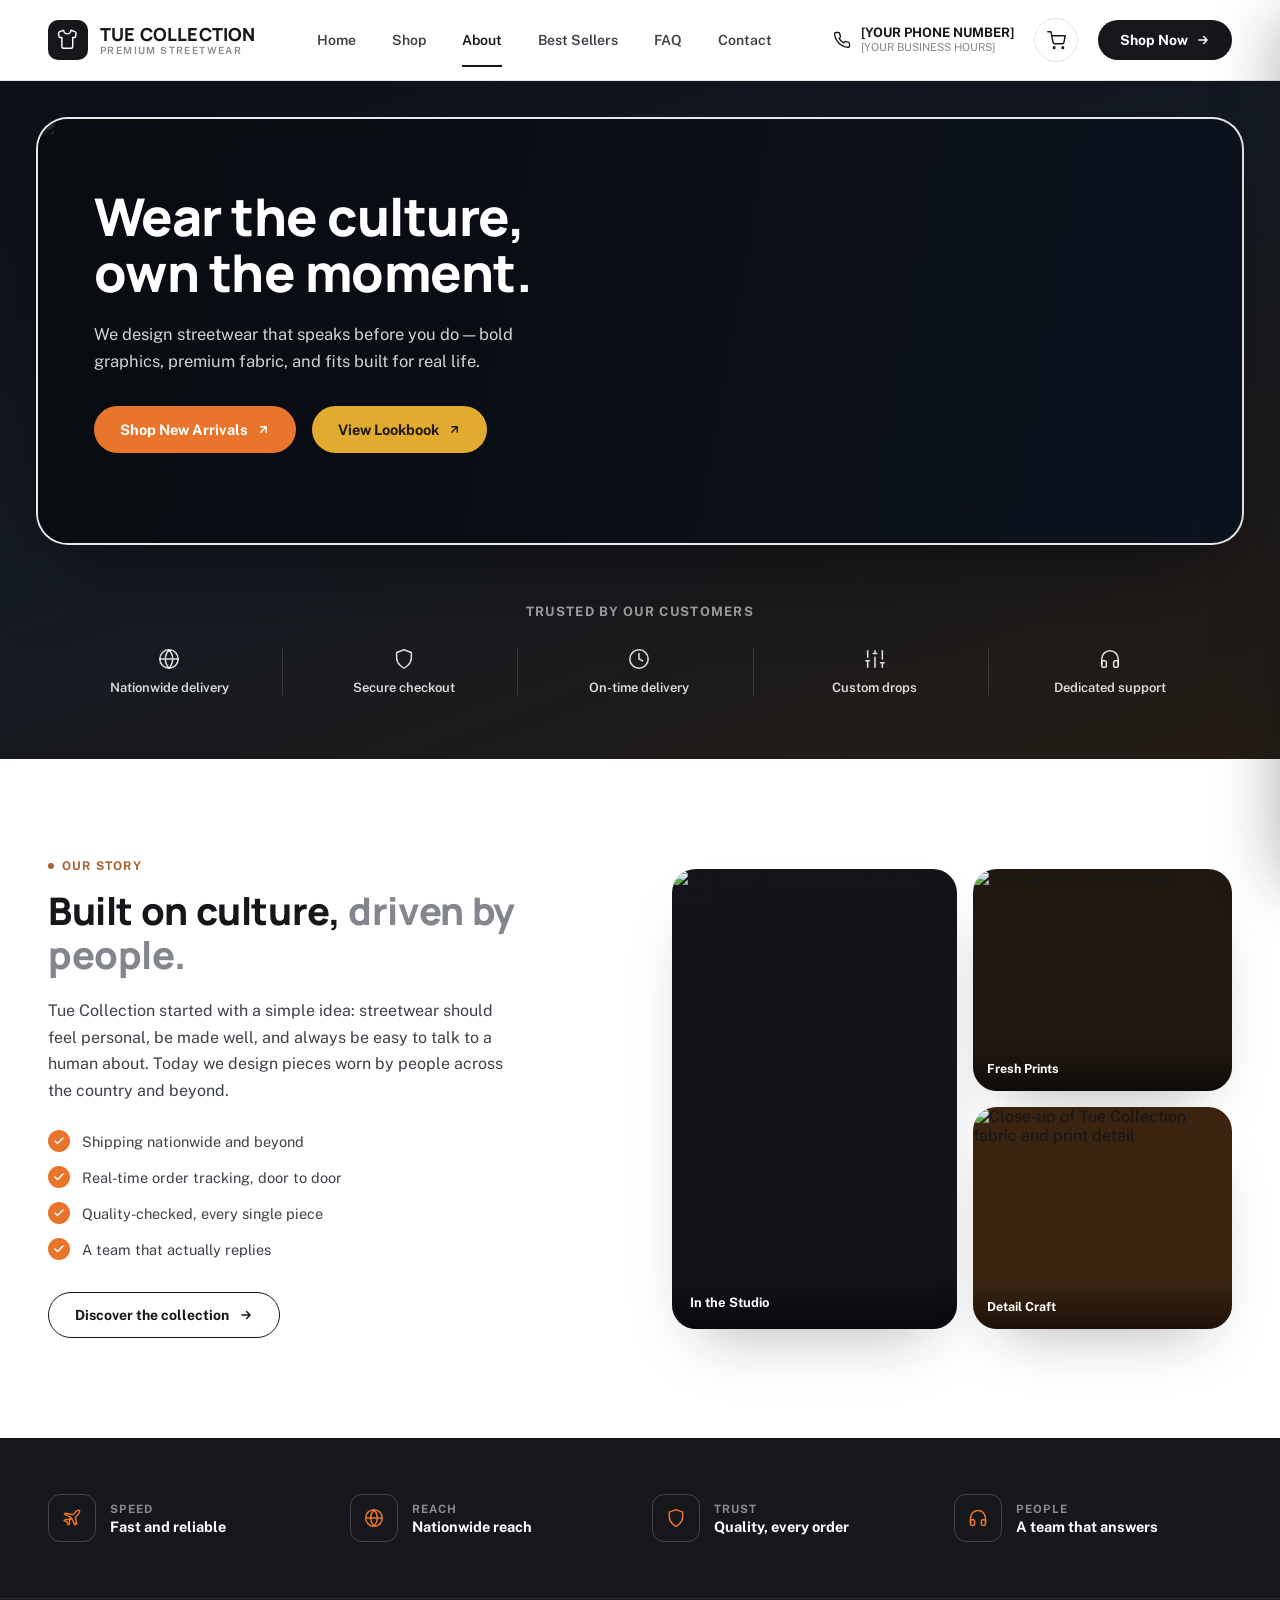
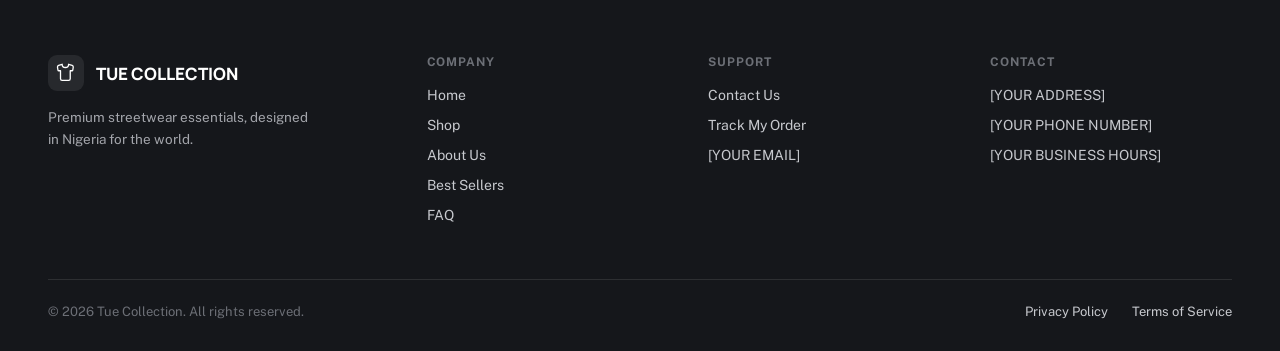
==== about.html @ 18dba14e "Add files via upload" ====
<!doctype html>
<html lang="en">
<head>
<meta charset="utf-8">
<meta name="viewport" content="width=device-width, initial-scale=1">
<title>About Us — Tue Collection</title>
<link rel="stylesheet" href="https://fonts.googleapis.com/css2?family=Manrope:wght@500;700;800&family=Public+Sans:wght@400;500;600;700&display=swap">
<link rel="stylesheet" href="styles.css">
</head>
<body>

  <!-- ============ HEADER ============ -->
  <header style="position:sticky;top:0;z-index:20;background:rgba(255,255,255,0.92);backdrop-filter:blur(8px);border-bottom:1px solid var(--line);">
    <div style="max-width:1280px;margin:0 auto;padding:18px 48px;display:flex;align-items:center;justify-content:space-between;gap:24px;">
      <a href="index.html" style="display:flex;align-items:center;gap:12px;">
        <svg width="40" height="40" viewBox="0 0 40 40" fill="none">
          <rect width="40" height="40" rx="10" fill="#15171b"/>
          <path transform="translate(8.5,8.5) scale(0.9)" d="M20.38 3.46 16 2a4 4 0 0 1-8 0L3.62 3.46a2 2 0 0 0-1.34 2.23l.58 3.47a1 1 0 0 0 .99.84H6v10a2 2 0 0 0 2 2h8a2 2 0 0 0 2-2V10h2.15a1 1 0 0 0 .99-.84l.58-3.47a2 2 0 0 0-1.34-2.23z" fill="none" stroke="#ffffff" stroke-width="1.6" stroke-linejoin="round" stroke-linecap="round"/>
        </svg>
        <div style="display:flex;flex-direction:column;line-height:1.15;">
          <span style="font-family:'Manrope',sans-serif;font-weight:800;font-size:18px;letter-spacing:0.01em;">TUE COLLECTION</span>
          <span style="font-size:10px;letter-spacing:0.14em;color:var(--muted);font-weight:600;">PREMIUM STREETWEAR</span>
        </div>
      </a>
      <nav class="nav-center" style="display:flex;align-items:center;gap:36px;">
        <a href="index.html" class="nav-link">Home</a>
        <a href="services.html" class="nav-link">Shop</a>
        <a href="about.html" class="nav-link active">About</a>
        <a href="services.html#rates" class="nav-link">Best Sellers</a>
        <a href="#" class="nav-link">FAQ</a>
        <a href="contact.html" class="nav-link">Contact</a>
      </nav>
      <div style="display:flex;align-items:center;gap:20px;">
        <div class="nav-contact" style="display:flex;align-items:center;gap:10px;">
          <svg width="18" height="18" viewBox="0 0 24 24" fill="none" stroke="#15171b" stroke-width="1.8" stroke-linecap="round" stroke-linejoin="round"><path d="M22 16.92v3a2 2 0 0 1-2.18 2 19.79 19.79 0 0 1-8.63-3.07 19.5 19.5 0 0 1-6-6 19.79 19.79 0 0 1-3.07-8.67A2 2 0 0 1 4.11 2h3a2 2 0 0 1 2 1.72c.127.96.362 1.903.7 2.81a2 2 0 0 1-.45 2.11L8.09 9.91a16 16 0 0 0 6 6l1.27-1.27a2 2 0 0 1 2.11-.45c.907.338 1.85.573 2.81.7A2 2 0 0 1 22 16.92z"/></svg>
          <div style="display:flex;flex-direction:column;line-height:1.25;">
            <span style="font-size:13px;font-weight:700;">[YOUR PHONE NUMBER]</span>
            <span style="font-size:11px;color:var(--muted);">[YOUR BUSINESS HOURS]</span>
          </div>
        </div>
        <button type="button" id="cartToggleBtn" aria-label="Open cart" style="position:relative;flex:none;width:44px;height:44px;border-radius:999px;border:1.5px solid var(--line);background:var(--paper);display:flex;align-items:center;justify-content:center;cursor:pointer;">
          <svg width="19" height="19" viewBox="0 0 24 24" fill="none" stroke="#15171b" stroke-width="1.8" stroke-linecap="round" stroke-linejoin="round"><circle cx="9" cy="21" r="1"/><circle cx="20" cy="21" r="1"/><path d="M1 1h4l2.68 13.39a2 2 0 0 0 2 1.61h9.72a2 2 0 0 0 2-1.61L23 6H6"/></svg>
          <span id="cartCountBadge" style="display:none;position:absolute;top:-4px;right:-4px;min-width:18px;height:18px;padding:0 4px;border-radius:999px;background:var(--accent);color:#fff;font-size:10.5px;font-weight:800;align-items:center;justify-content:center;line-height:1;">0</span>
        </button>
        <a href="contact.html" class="btn-primary nav-cta" style="padding:12px 22px;border-radius:999px;font-size:14px;font-weight:700;display:inline-flex;align-items:center;gap:8px;white-space:nowrap;">
          Shop Now
          <svg width="14" height="14" viewBox="0 0 24 24" fill="none" stroke="#fff" stroke-width="2.4" stroke-linecap="round" stroke-linejoin="round"><path d="M5 12h14M13 6l6 6-6 6"/></svg>
        </a>
        <button type="button" class="nav-toggle" id="navToggle" aria-label="Toggle menu" aria-expanded="false" aria-controls="mobileMenu">
          <span></span>
        </button>
      </div>
    </div>
    <nav id="mobileMenu" class="mobile-menu">
      <a href="index.html" class="nav-link">Home</a>
      <a href="services.html" class="nav-link">Shop</a>
      <a href="about.html" class="nav-link active">About</a>
      <a href="services.html#rates" class="nav-link">Best Sellers</a>
      <a href="#" class="nav-link">FAQ</a>
      <a href="contact.html" class="nav-link">Contact</a>
      <a href="contact.html" class="btn-primary mobile-cta" style="padding:13px 22px;border-radius:999px;font-size:14px;font-weight:700;display:inline-flex;align-items:center;justify-content:center;gap:8px;">
        Shop Now
        <svg width="14" height="14" viewBox="0 0 24 24" fill="none" stroke="#fff" stroke-width="2.4" stroke-linecap="round" stroke-linejoin="round"><path d="M5 12h14M13 6l6 6-6 6"/></svg>
      </a>
    </nav>
  </header>

  <!-- ============ HERO (live photo) ============ -->
  <div class="about-hero-wrap" style="background:linear-gradient(160deg,#0c1018 0%,#141a24 45%,#241c14 100%);padding:36px 36px 0;">
    <div style="max-width:1360px;margin:0 auto;">

      <!-- CARD -->
      <div class="about-hero-card" style="position:relative;border-radius:32px;border:2px solid rgba(255,255,255,0.9);overflow:hidden;box-shadow:0 40px 90px -30px rgba(0,0,0,0.55);background:#0d1420;">

        <img
          src="img/hero-launch.jpg"
          alt="Tue Collection model wearing the latest drop"
          loading="eager"
          style="position:absolute;inset:0;width:100%;height:100%;object-fit:cover;">

        <div style="position:absolute;inset:0;z-index:1;background:linear-gradient(100deg, rgba(8,10,14,0.86) 0%, rgba(8,10,14,0.68) 38%, rgba(8,10,14,0.28) 68%, rgba(8,10,14,0.1) 100%);"></div>

        <div class="about-hero-content" style="position:relative;z-index:2;padding:70px 56px 90px;max-width:640px;">
          <h1 style="font-size:52px;font-weight:800;line-height:1.08;color:#ffffff;letter-spacing:-0.01em;">
            Wear the culture, own the moment.
          </h1>
          <p style="margin-top:20px;font-size:16.5px;line-height:1.6;color:rgba(255,255,255,0.82);max-width:480px;">
            We design streetwear that speaks before you do — bold graphics, premium fabric, and fits built for real life.
          </p>
          <div class="about-hero-actions" style="display:flex;gap:16px;margin-top:32px;flex-wrap:wrap;">
            <a href="contact.html" class="btn-orange" style="padding:15px 26px;border-radius:999px;font-size:14.5px;font-weight:700;display:inline-flex;align-items:center;justify-content:center;gap:9px;">
              Shop New Arrivals
              <svg width="13" height="13" viewBox="0 0 24 24" fill="none" stroke="#fff" stroke-width="2.6" stroke-linecap="round" stroke-linejoin="round"><path d="M7 17L17 7M7 7h10v10"/></svg>
            </a>
            <a href="#" class="btn-gold" style="padding:15px 26px;border-radius:999px;font-size:14.5px;font-weight:700;display:inline-flex;align-items:center;justify-content:center;gap:9px;">
              View Lookbook
              <svg width="13" height="13" viewBox="0 0 24 24" fill="none" stroke="#221a06" stroke-width="2.6" stroke-linecap="round" stroke-linejoin="round"><path d="M7 17L17 7M7 7h10v10"/></svg>
            </a>
          </div>
        </div>
      </div>

      <div style="padding:56px 20px 64px;text-align:center;">
        <span style="font-size:13px;font-weight:700;letter-spacing:0.1em;color:rgba(255,255,255,0.6);">TRUSTED BY OUR CUSTOMERS</span>
        <div class="trust-grid" style="display:grid;grid-template-columns:repeat(5,1fr);gap:8px;margin-top:28px;">
          <div class="trust-item" style="display:flex;flex-direction:column;align-items:center;gap:10px;padding:0 12px;">
            <svg width="22" height="22" viewBox="0 0 24 24" fill="none" stroke="rgba(255,255,255,0.85)" stroke-width="1.7" stroke-linecap="round" stroke-linejoin="round"><circle cx="12" cy="12" r="10"/><path d="M2 12h20M12 2a15.3 15.3 0 0 1 4 10 15.3 15.3 0 0 1-4 10 15.3 15.3 0 0 1-4-10 15.3 15.3 0 0 1 4-10z"/></svg>
            <span style="font-size:13px;font-weight:600;color:rgba(255,255,255,0.85);">Nationwide delivery</span>
          </div>
          <div class="trust-item" style="display:flex;flex-direction:column;align-items:center;gap:10px;padding:0 12px;">
            <svg width="22" height="22" viewBox="0 0 24 24" fill="none" stroke="rgba(255,255,255,0.85)" stroke-width="1.7" stroke-linecap="round" stroke-linejoin="round"><path d="M12 22s8-4 8-11V5l-8-3-8 3v6c0 7 8 11 8 11z"/></svg>
            <span style="font-size:13px;font-weight:600;color:rgba(255,255,255,0.85);">Secure checkout</span>
          </div>
          <div class="trust-item" style="display:flex;flex-direction:column;align-items:center;gap:10px;padding:0 12px;">
            <svg width="22" height="22" viewBox="0 0 24 24" fill="none" stroke="rgba(255,255,255,0.85)" stroke-width="1.7" stroke-linecap="round" stroke-linejoin="round"><circle cx="12" cy="12" r="10"/><path d="M12 6v6l4 2"/></svg>
            <span style="font-size:13px;font-weight:600;color:rgba(255,255,255,0.85);">On-time delivery</span>
          </div>
          <div class="trust-item" style="display:flex;flex-direction:column;align-items:center;gap:10px;padding:0 12px;">
            <svg width="22" height="22" viewBox="0 0 24 24" fill="none" stroke="rgba(255,255,255,0.85)" stroke-width="1.7" stroke-linecap="round" stroke-linejoin="round"><path d="M4 21v-7M4 10V3M12 21v-11M12 6V3M20 21v-5M20 12V3M2 14h4M10 6h4M18 16h4"/></svg>
            <span style="font-size:13px;font-weight:600;color:rgba(255,255,255,0.85);">Custom drops</span>
          </div>
          <div class="trust-item" style="display:flex;flex-direction:column;align-items:center;gap:10px;padding:0 12px;">
            <svg width="22" height="22" viewBox="0 0 24 24" fill="none" stroke="rgba(255,255,255,0.85)" stroke-width="1.7" stroke-linecap="round" stroke-linejoin="round"><path d="M3 18v-6a9 9 0 0 1 18 0v6"/><path d="M21 19a2 2 0 0 1-2 2h-1a2 2 0 0 1-2-2v-3a2 2 0 0 1 2-2h3zM3 19a2 2 0 0 0 2 2h1a2 2 0 0 0 2-2v-3a2 2 0 0 0-2-2H3z"/></svg>
            <span style="font-size:13px;font-weight:600;color:rgba(255,255,255,0.85);">Dedicated support</span>
          </div>
        </div>
      </div>
    </div>
  </div>

  <!-- ============ OUR STORY ============ -->
  <section>
    <div class="story-grid" style="max-width:1280px;margin:0 auto;padding:100px 48px;display:grid;grid-template-columns:1fr 1fr;gap:64px;align-items:center;">

      <div>
        <div style="display:flex;align-items:center;gap:8px;margin-bottom:16px;">
          <span style="width:6px;height:6px;border-radius:999px;background:var(--accent);"></span>
          <span style="font-size:12px;font-weight:700;letter-spacing:0.1em;color:var(--accent);">OUR STORY</span>
        </div>
        <h2 style="font-size:38px;font-weight:800;line-height:1.15;letter-spacing:-0.01em;">
          Built on culture, <span style="color:var(--muted);">driven by people.</span>
        </h2>
        <p style="margin-top:22px;font-size:16px;line-height:1.65;color:var(--ink-soft);max-width:460px;">
          Tue Collection started with a simple idea: streetwear should feel personal, be made well, and always be easy to talk to a human about. Today we design pieces worn by people across the country and beyond.
        </p>

        <div style="display:flex;flex-direction:column;gap:14px;margin-top:26px;">
          <div style="display:flex;align-items:center;gap:12px;">
            <span style="flex:none;width:22px;height:22px;border-radius:999px;background:var(--hero-orange);display:flex;align-items:center;justify-content:center;">
              <svg width="12" height="12" viewBox="0 0 24 24" fill="none" stroke="#fff" stroke-width="3" stroke-linecap="round" stroke-linejoin="round"><path d="M20 6L9 17l-5-5"/></svg>
            </span>
            <span style="font-size:14.5px;color:var(--ink-soft);">Shipping nationwide and beyond</span>
          </div>
          <div style="display:flex;align-items:center;gap:12px;">
            <span style="flex:none;width:22px;height:22px;border-radius:999px;background:var(--hero-orange);display:flex;align-items:center;justify-content:center;">
              <svg width="12" height="12" viewBox="0 0 24 24" fill="none" stroke="#fff" stroke-width="3" stroke-linecap="round" stroke-linejoin="round"><path d="M20 6L9 17l-5-5"/></svg>
            </span>
            <span style="font-size:14.5px;color:var(--ink-soft);">Real-time order tracking, door to door</span>
          </div>
          <div style="display:flex;align-items:center;gap:12px;">
            <span style="flex:none;width:22px;height:22px;border-radius:999px;background:var(--hero-orange);display:flex;align-items:center;justify-content:center;">
              <svg width="12" height="12" viewBox="0 0 24 24" fill="none" stroke="#fff" stroke-width="3" stroke-linecap="round" stroke-linejoin="round"><path d="M20 6L9 17l-5-5"/></svg>
            </span>
            <span style="font-size:14.5px;color:var(--ink-soft);">Quality-checked, every single piece</span>
          </div>
          <div style="display:flex;align-items:center;gap:12px;">
            <span style="flex:none;width:22px;height:22px;border-radius:999px;background:var(--hero-orange);display:flex;align-items:center;justify-content:center;">
              <svg width="12" height="12" viewBox="0 0 24 24" fill="none" stroke="#fff" stroke-width="3" stroke-linecap="round" stroke-linejoin="round"><path d="M20 6L9 17l-5-5"/></svg>
            </span>
            <span style="font-size:14.5px;color:var(--ink-soft);">A team that actually replies</span>
          </div>
        </div>

        <a href="services.html" class="btn-outline" style="margin-top:32px;display:inline-flex;align-items:center;gap:10px;padding:14px 26px;border-radius:999px;font-size:14px;font-weight:700;">
          Discover the collection
          <svg width="14" height="14" viewBox="0 0 24 24" fill="none" stroke="currentColor" stroke-width="2.4" stroke-linecap="round" stroke-linejoin="round"><path d="M5 12h14M13 6l6 6-6 6"/></svg>
        </a>
      </div>

      <div class="collage" style="position:relative;height:460px;display:grid;grid-template-columns:1.1fr 1fr;gap:16px;">
        <div style="border-radius:var(--radius-lg);overflow:hidden;position:relative;box-shadow:0 30px 60px -30px rgba(21,23,27,0.35);background:#12141a;">
          <img src="img/lookbook-studio.jpg" alt="Tue Collection lookbook studio shoot" loading="lazy" style="position:absolute;inset:0;width:100%;height:100%;object-fit:cover;">
          <div style="position:absolute;left:0;right:0;bottom:0;padding:18px;background:linear-gradient(0deg,rgba(0,0,0,0.6),transparent);">
            <span style="color:#fff;font-size:13px;font-weight:700;">In the Studio</span>
          </div>
        </div>
        <div style="display:flex;flex-direction:column;gap:16px;">
          <div style="flex:1;border-radius:var(--radius-lg);overflow:hidden;position:relative;box-shadow:0 30px 60px -30px rgba(21,23,27,0.35);background:#20180f;">
            <img src="img/tee-lineup.jpg" alt="Tue Collection tee lineup" loading="lazy" style="position:absolute;inset:0;width:100%;height:100%;object-fit:cover;">
            <div style="position:absolute;left:0;right:0;bottom:0;padding:14px;background:linear-gradient(0deg,rgba(0,0,0,0.55),transparent);">
              <span style="color:#fff;font-size:12.5px;font-weight:700;">Fresh Prints</span>
            </div>
          </div>
          <div style="flex:1;border-radius:var(--radius-lg);overflow:hidden;position:relative;box-shadow:0 30px 60px -30px rgba(21,23,27,0.35);background:#3a2410;">
            <img src="img/tee-detail.jpg" alt="Close-up of Tue Collection fabric and print detail" loading="lazy" style="position:absolute;inset:0;width:100%;height:100%;object-fit:cover;">
            <div style="position:absolute;left:0;right:0;bottom:0;padding:14px;background:linear-gradient(0deg,rgba(0,0,0,0.5),transparent);">
              <span style="color:#fff;font-size:12.5px;font-weight:700;">Detail Craft</span>
            </div>
          </div>
        </div>
      </div>
    </div>
  </section>

  <!-- ============ VALUES STRIP ============ -->
  <section style="background:var(--ink);">
    <div class="values-grid" style="max-width:1280px;margin:0 auto;padding:56px 48px;display:grid;grid-template-columns:repeat(4,1fr);gap:24px;">
      <div style="display:flex;align-items:center;gap:14px;">
        <span style="flex:none;width:48px;height:48px;border-radius:12px;border:1.5px solid rgba(255,255,255,0.2);display:flex;align-items:center;justify-content:center;">
          <svg width="20" height="20" viewBox="0 0 24 24" fill="none" stroke="var(--hero-orange)" stroke-width="1.8" stroke-linecap="round" stroke-linejoin="round"><path d="M17.8 19.2 16 11l3.5-3.5C21 6 21.5 4 21 3c-1-.5-3 0-4.5 1.5L13 8 4.8 6.2c-.5-.1-1 .1-1.3.5l-.7.7 8 3.8-2.5 2.5H4l-1.5 1.5 3.5 1.5 1.5 3.5L9 19v-4.3l2.5-2.5 3.8 8 .7-.7c.3-.3.5-.8.4-1.3z"/></svg>
        </span>
        <div>
          <div style="font-size:11.5px;font-weight:700;letter-spacing:0.08em;color:rgba(255,255,255,0.5);">SPEED</div>
          <div style="font-size:14.5px;font-weight:700;color:#fff;margin-top:2px;">Fast and reliable</div>
        </div>
      </div>
      <div style="display:flex;align-items:center;gap:14px;">
        <span style="flex:none;width:48px;height:48px;border-radius:12px;border:1.5px solid rgba(255,255,255,0.2);display:flex;align-items:center;justify-content:center;">
          <svg width="20" height="20" viewBox="0 0 24 24" fill="none" stroke="var(--hero-orange)" stroke-width="1.8" stroke-linecap="round" stroke-linejoin="round"><circle cx="12" cy="12" r="10"/><path d="M2 12h20M12 2a15.3 15.3 0 0 1 4 10 15.3 15.3 0 0 1-4 10 15.3 15.3 0 0 1-4-10 15.3 15.3 0 0 1 4-10z"/></svg>
        </span>
        <div>
          <div style="font-size:11.5px;font-weight:700;letter-spacing:0.08em;color:rgba(255,255,255,0.5);">REACH</div>
          <div style="font-size:14.5px;font-weight:700;color:#fff;margin-top:2px;">Nationwide reach</div>
        </div>
      </div>
      <div style="display:flex;align-items:center;gap:14px;">
        <span style="flex:none;width:48px;height:48px;border-radius:12px;border:1.5px solid rgba(255,255,255,0.2);display:flex;align-items:center;justify-content:center;">
          <svg width="20" height="20" viewBox="0 0 24 24" fill="none" stroke="var(--hero-orange)" stroke-width="1.8" stroke-linecap="round" stroke-linejoin="round"><path d="M12 22s8-4 8-11V5l-8-3-8 3v6c0 7 8 11 8 11z"/></svg>
        </span>
        <div>
          <div style="font-size:11.5px;font-weight:700;letter-spacing:0.08em;color:rgba(255,255,255,0.5);">TRUST</div>
          <div style="font-size:14.5px;font-weight:700;color:#fff;margin-top:2px;">Quality, every order</div>
        </div>
      </div>
      <div style="display:flex;align-items:center;gap:14px;">
        <span style="flex:none;width:48px;height:48px;border-radius:12px;border:1.5px solid rgba(255,255,255,0.2);display:flex;align-items:center;justify-content:center;">
          <svg width="20" height="20" viewBox="0 0 24 24" fill="none" stroke="var(--hero-orange)" stroke-width="1.8" stroke-linecap="round" stroke-linejoin="round"><path d="M3 18v-6a9 9 0 0 1 18 0v6"/><path d="M21 19a2 2 0 0 1-2 2h-1a2 2 0 0 1-2-2v-3a2 2 0 0 1 2-2h3zM3 19a2 2 0 0 0 2 2h1a2 2 0 0 0 2-2v-3a2 2 0 0 0-2-2H3z"/></svg>
        </span>
        <div>
          <div style="font-size:11.5px;font-weight:700;letter-spacing:0.08em;color:rgba(255,255,255,0.5);">PEOPLE</div>
          <div style="font-size:14.5px;font-weight:700;color:#fff;margin-top:2px;">A team that answers</div>
        </div>
      </div>
    </div>
  </section>

  <!-- ============ FOOTER ============ -->
  <footer style="background:var(--ink);border-top:1px solid rgba(255,255,255,0.08);">
    <div style="max-width:1280px;margin:0 auto;padding:56px 48px 32px;">
      <div class="foot-grid" style="display:grid;grid-template-columns:1.4fr 1fr 1fr 1fr;gap:40px;">
        <div>
          <div style="display:flex;align-items:center;gap:12px;margin-bottom:16px;">
            <svg width="36" height="36" viewBox="0 0 40 40" fill="none">
              <rect width="40" height="40" rx="10" fill="#ffffff" fill-opacity="0.08"/>
              <path transform="translate(8.5,8.5) scale(0.9)" d="M20.38 3.46 16 2a4 4 0 0 1-8 0L3.62 3.46a2 2 0 0 0-1.34 2.23l.58 3.47a1 1 0 0 0 .99.84H6v10a2 2 0 0 0 2 2h8a2 2 0 0 0 2-2V10h2.15a1 1 0 0 0 .99-.84l.58-3.47a2 2 0 0 0-1.34-2.23z" fill="none" stroke="#ffffff" stroke-width="1.6" stroke-linejoin="round" stroke-linecap="round"/>
            </svg>
            <span style="font-family:'Manrope',sans-serif;font-weight:800;font-size:17px;color:#fff;">TUE COLLECTION</span>
          </div>
          <p style="font-size:13.5px;line-height:1.6;color:#a3a5ab;max-width:260px;">
            Premium streetwear essentials, designed in Nigeria for the world.
          </p>
        </div>
        <div style="display:flex;flex-direction:column;gap:14px;">
          <span style="font-size:12px;font-weight:700;letter-spacing:0.08em;color:#6c6f76;margin-bottom:4px;">COMPANY</span>
          <a href="index.html" class="foot-link">Home</a>
          <a href="services.html" class="foot-link">Shop</a>
          <a href="about.html" class="foot-link">About Us</a>
          <a href="services.html#rates" class="foot-link">Best Sellers</a>
          <a href="#" class="foot-link">FAQ</a>
        </div>
        <div style="display:flex;flex-direction:column;gap:14px;">
          <span style="font-size:12px;font-weight:700;letter-spacing:0.08em;color:#6c6f76;margin-bottom:4px;">SUPPORT</span>
          <a href="contact.html" class="foot-link">Contact Us</a>
          <a href="#" class="foot-link">Track My Order</a>
          <a href="#" class="foot-link">[YOUR EMAIL]</a>
        </div>
        <div style="display:flex;flex-direction:column;gap:14px;">
          <span style="font-size:12px;font-weight:700;letter-spacing:0.08em;color:#6c6f76;margin-bottom:4px;">CONTACT</span>
          <span class="foot-link">[YOUR ADDRESS]</span>
          <span class="foot-link">[YOUR PHONE NUMBER]</span>
          <span class="foot-link">[YOUR BUSINESS HOURS]</span>
        </div>
      </div>
      <div style="margin-top:56px;padding-top:24px;border-top:1px solid rgba(255,255,255,0.1);display:flex;align-items:center;justify-content:space-between;flex-wrap:wrap;gap:16px;">
        <span style="font-size:13px;color:#6c6f76;">© 2026 Tue Collection. All rights reserved.</span>
        <div style="display:flex;gap:24px;">
          <a href="#" class="foot-link" style="font-size:13px;">Privacy Policy</a>
          <a href="#" class="foot-link" style="font-size:13px;">Terms of Service</a>
        </div>
      </div>
    </div>
  </footer>

  <script>
    var navToggle = document.getElementById('navToggle');
    var mobileMenu = document.getElementById('mobileMenu');
    navToggle.addEventListener('click', function () {
      var open = mobileMenu.classList.toggle('open');
      navToggle.classList.toggle('open', open);
      navToggle.setAttribute('aria-expanded', open);
    });
    mobileMenu.querySelectorAll('a').forEach(function (link) {
      link.addEventListener('click', function () {
        mobileMenu.classList.remove('open');
        navToggle.classList.remove('open');
        navToggle.setAttribute('aria-expanded', 'false');
      });
    });
  </script>
  <script src="products.js"></script>
  <script src="cart.js"></script>
</body>
</html>
---- styles.css ----
:root{
  --ink:#15171b; --ink-soft:#3d4148; --paper:#ffffff; --paper-soft:#f4f4f2;
  --line:#e5e5e2; --muted:#83868d; --accent:#a8622f; --accent-soft:#f1e3d8;
  --hero-orange:#e8752b; --hero-gold:#e0ab2e;
  --radius-sm:8px; --radius-md:16px; --radius-lg:24px;
}
*{box-sizing:border-box;}
body{margin:0;font-family:'Public Sans',system-ui,sans-serif;color:var(--ink);background:var(--paper);}
h1,h2,h3{font-family:'Manrope',system-ui,sans-serif;margin:0;}
p{margin:0;}
a{color:var(--ink);text-decoration:none;}
a:hover{color:var(--accent);}

.nav-link{color:var(--ink-soft);font-size:14px;font-weight:600;transition:color .15s ease;}
.nav-link:hover{color:var(--accent);}
.nav-link.active{color:var(--ink);position:relative;}
.nav-link.active::after{content:"";position:absolute;left:0;right:0;bottom:-19px;height:2px;background:var(--ink);}

.nav-link-dark{color:rgba(255,255,255,0.88);font-size:14px;font-weight:600;transition:color .15s ease;position:relative;}
.nav-link-dark:hover{color:#ffffff;}
.nav-link-dark.active{color:#ffffff;}
.nav-link-dark.active::after{content:"";position:absolute;left:0;right:0;bottom:-8px;height:2px;background:#ffffff;}

.btn-primary{background:var(--ink);color:#fff;transition:background .15s ease;}
.btn-primary:hover{background:var(--accent);color:#fff;}
.btn-ghost{border:1.5px solid var(--line);color:var(--ink);transition:border-color .15s ease,color .15s ease;}
.btn-ghost:hover{border-color:var(--ink);color:var(--ink);}
.btn-outline{border:1.5px solid var(--ink);color:var(--ink);transition:background .15s ease,color .15s ease;}
.btn-outline:hover{background:var(--ink);color:#fff;}
.btn-orange{background:var(--hero-orange);color:#fff;transition:filter .15s ease;}
.btn-orange:hover{filter:brightness(1.08);color:#fff;}
.btn-gold{background:var(--hero-gold);color:#221a06;transition:filter .15s ease;}
.btn-gold:hover{filter:brightness(1.08);color:#221a06;}

.svc-card{border:1px solid var(--line);transition:border-color .15s ease,box-shadow .15s ease;}
.svc-card:hover{border-color:var(--ink);box-shadow:0 12px 32px -20px rgba(21,23,27,0.35);}
.arrow-circ{background:var(--ink);transition:background .15s ease;}
.svc-card:hover .arrow-circ{background:var(--accent);}

.foot-link{color:#c7c9ce;font-size:14px;transition:color .15s ease;}
.foot-link:hover{color:#ffffff;}

.rate-row{border-bottom:1px solid var(--line);}
.rate-row:last-child{border-bottom:none;}

.trust-item{border-right:1px solid rgba(255,255,255,0.14);}
.trust-item:last-child{border-right:none;}

.field label{display:block;font-size:13px;font-weight:700;color:var(--ink-soft);margin-bottom:8px;}
.field input, .field textarea, .field select{
  width:100%;border:1.5px solid var(--line);border-radius:10px;padding:13px 14px;
  font-family:'Public Sans',sans-serif;font-size:14.5px;color:var(--ink);background:var(--paper);
  outline:none;transition:border-color .15s ease;
}
.field input:focus, .field textarea:focus, .field select:focus{border-color:var(--ink);}
.info-card{border:1px solid var(--line);}

.pulse-ring{animation:pulseRing 2.4s ease-out infinite;}
@keyframes pulseRing{
  0%{transform:scale(0.7);opacity:0.7;}
  100%{transform:scale(2.1);opacity:0;}
}

@media (max-width:980px){
  .nav-center, .nav-contact, .nav-cta{display:none !important;}
  .hero-grid{grid-template-columns:1fr !important;}
  .hero-visual{margin-top:40px;}
  .about-grid, .story-grid, .contact-grid{grid-template-columns:1fr !important;}
  .feat-grid, .svc-grid{grid-template-columns:repeat(2,1fr) !important;}
  .foot-grid{grid-template-columns:1fr 1fr !important;}
  .rate-table{overflow-x:auto;}
  .trust-grid{grid-template-columns:repeat(2,1fr) !important;}
  .trust-item{border-right:none !important;border-bottom:1px solid rgba(255,255,255,0.14);padding-bottom:20px !important;}
  .collage{margin-top:32px;height:340px !important;}
  .values-grid{grid-template-columns:1fr 1fr !important;}
  .form-row{grid-template-columns:1fr !important;}
}
@media (max-width:600px){
  .feat-grid, .svc-grid{grid-template-columns:1fr !important;}
  .foot-grid{grid-template-columns:1fr !important;}
  .trust-grid{grid-template-columns:1fr !important;}
  .values-grid{grid-template-columns:1fr !important;}
  h1{font-size:36px !important;}
}
@media (max-width:768px){
  .hero-detail{display:none;}
}

/* ---- Mobile nav toggle + dropdown menu ---- */
.nav-toggle{display:none;flex:none;width:40px;height:40px;border-radius:10px;border:1.5px solid var(--line);background:var(--paper);align-items:center;justify-content:center;cursor:pointer;padding:0;}
.nav-toggle span{display:block;width:18px;height:1.6px;background:var(--ink);position:relative;transition:background .15s ease;}
.nav-toggle span::before,.nav-toggle span::after{content:"";position:absolute;left:0;width:18px;height:1.6px;background:var(--ink);transition:transform .2s ease;}
.nav-toggle span::before{top:-6px;}
.nav-toggle span::after{top:6px;}
.nav-toggle.open span{background:transparent;}
.nav-toggle.open span::before{transform:translateY(6px) rotate(45deg);}
.nav-toggle.open span::after{transform:translateY(-6px) rotate(-45deg);}

.mobile-menu{display:flex;flex-direction:column;gap:2px;background:var(--paper);border-bottom:1px solid var(--line);box-shadow:0 20px 40px -24px rgba(21,23,27,0.25);max-height:0;overflow:hidden;opacity:0;transition:max-height .28s ease, opacity .2s ease;}
.mobile-menu.open{max-height:520px;opacity:1;}
.mobile-menu a.nav-link{padding:14px 24px;border-bottom:1px solid var(--line);font-size:15px;}
.mobile-menu a.nav-link.active{background:var(--paper-soft);}
.mobile-menu .mobile-cta{margin:16px 24px 20px;}

@media (max-width:980px){
  .nav-toggle{display:flex;}
}
@media (min-width:981px){
  .mobile-menu{display:none !important;}
}

/* ---- About hero: responsive type + spacing for the live photo hero ---- */
@media (max-width:900px){
  .about-hero-card{border-radius:22px !important;}
  .about-hero-nav{padding:18px 20px !important;}
  .about-hero-content{padding:44px 24px 56px !important;}
  .about-hero-content h1{font-size:38px !important;}
  .about-hero-content p{font-size:15px !important;}
}
@media (max-width:600px){
  .about-hero-wrap{padding:16px 16px 0 !important;}
  .about-hero-content{padding:32px 18px 44px !important;}
  .about-hero-content h1{font-size:30px !important;}
  .about-hero-actions a{width:100%;justify-content:center;}
  .trust-grid{row-gap:24px;}
}

/* ---- Reduce the site-wide 48px section gutter on phones ---- */
@media (max-width:700px){
  [style*="max-width:1280px"]{padding-left:20px !important;padding-right:20px !important;}
}
@media (max-width:420px){
  [style*="max-width:1280px"]{padding-left:16px !important;padding-right:16px !important;}
}

/* ---- Rates table: stack into labeled cards instead of squeezing 4 columns ---- */
@media (max-width:700px){
  .rate-head{display:none !important;}
  .rate-row{grid-template-columns:1fr !important;gap:6px !important;padding:18px 20px !important;}
  .rate-row span{text-align:left !important;}
  .rate-row span[data-label]::before{content:attr(data-label);display:block;font-size:10.5px;font-weight:700;letter-spacing:0.06em;color:var(--muted);margin-bottom:2px;}
}

/* ---- Shop grid (product cards) ---- */
.shop-grid{display:grid;grid-template-columns:repeat(3,1fr);gap:24px;}
.shop-card{border:1px solid var(--line);border-radius:var(--radius-md);overflow:hidden;display:flex;flex-direction:column;background:var(--paper);transition:border-color .15s ease,box-shadow .15s ease;}
.shop-card:hover{border-color:var(--ink);box-shadow:0 12px 32px -20px rgba(21,23,27,0.35);}
.shop-card select{width:100%;border:1.5px solid var(--line);border-radius:10px;padding:10px 12px;font-size:13px;font-family:'Public Sans',sans-serif;color:var(--ink);background:var(--paper);outline:none;}
.add-to-cart-btn{border:none;cursor:pointer;font-family:'Public Sans',sans-serif;white-space:nowrap;}
@media (max-width:980px){
  .shop-grid{grid-template-columns:repeat(2,1fr) !important;}
}
@media (max-width:600px){
  .shop-grid{grid-template-columns:1fr !important;}
}
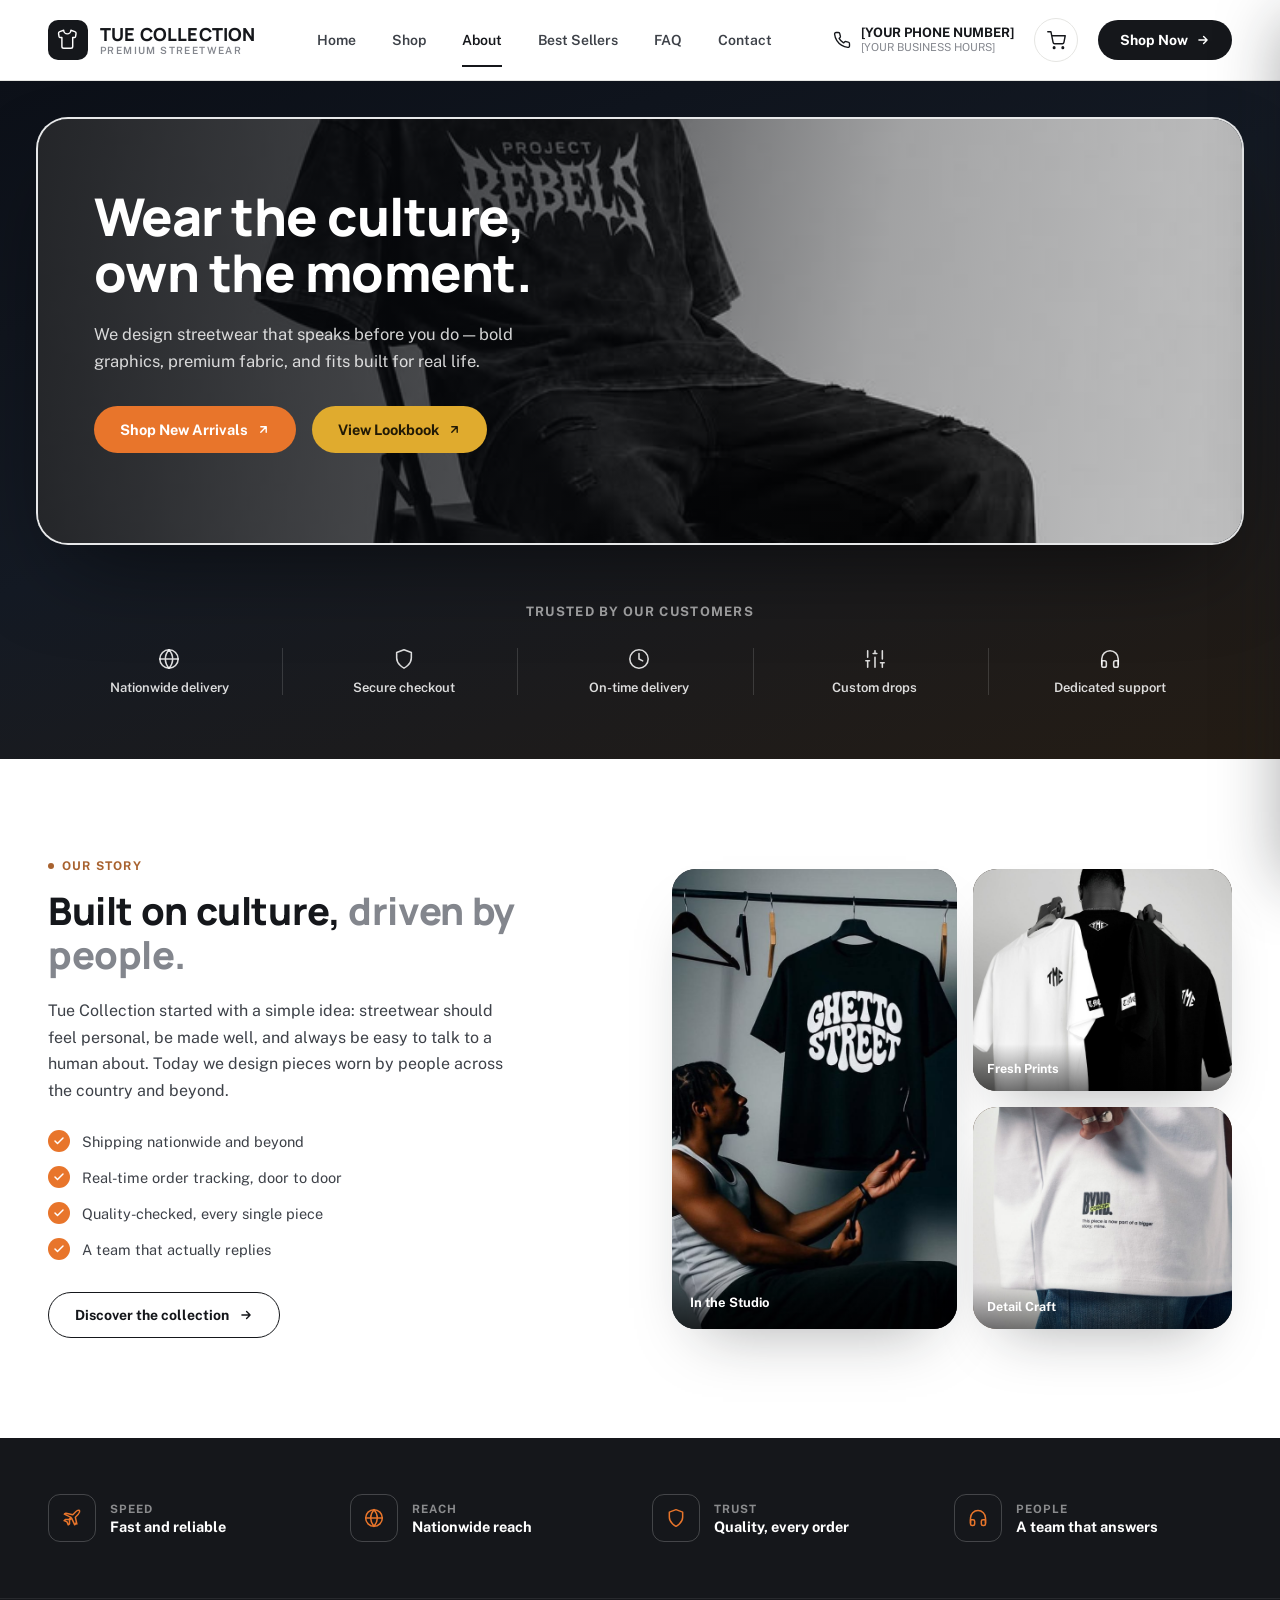
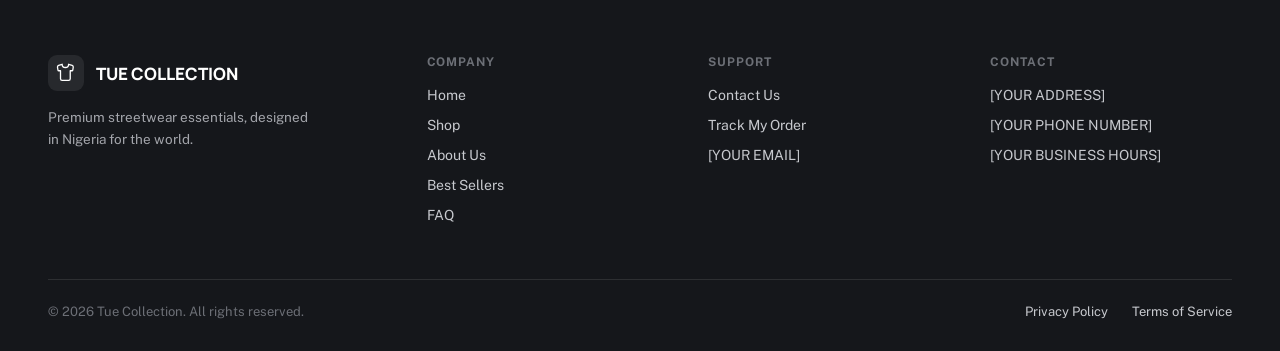
==== commit 0b9f65ad: "Add files via upload" ====
--- a/about.html
+++ b/about.html
@@ -3,9 +3,45 @@
 <head>
 <meta charset="utf-8">
 <meta name="viewport" content="width=device-width, initial-scale=1">
-<title>About Us — Tue Collection</title>
+
+<title>About Us — Tue Collection | Streetwear Designed in Nigeria</title>
+<meta name="description" content="Learn the story behind Tue Collection — streetwear designed in Nigeria for the world, built on quality fabric, bold graphics, and a team that actually replies.">
+<meta name="keywords" content="Tue Collection story, Nigerian streetwear brand, about Tue Collection, streetwear designed in Nigeria">
+<meta name="robots" content="index, follow">
+<meta name="author" content="Tue Collection">
+<link rel="canonical" href="https://[YOUR DOMAIN]/about.html">
+
+<!-- Open Graph -->
+<meta property="og:type" content="website">
+<meta property="og:site_name" content="Tue Collection">
+<meta property="og:title" content="About Us — Tue Collection">
+<meta property="og:description" content="Streetwear designed in Nigeria for the world — built on quality, culture, and real customer support.">
+<meta property="og:image" content="https://[YOUR DOMAIN]/img/hero-launch.jpg">
+<meta property="og:url" content="https://[YOUR DOMAIN]/about.html">
+<meta property="og:locale" content="en_NG">
+
+<!-- Twitter Card -->
+<meta name="twitter:card" content="summary_large_image">
+<meta name="twitter:title" content="About Us — Tue Collection">
+<meta name="twitter:description" content="Streetwear designed in Nigeria for the world — built on quality, culture, and real customer support.">
+<meta name="twitter:image" content="https://[YOUR DOMAIN]/img/hero-launch.jpg">
+
+<meta name="theme-color" content="#15171b">
+<link rel="icon" type="image/svg+xml" href="img/favicon.svg">
+
 <link rel="stylesheet" href="https://fonts.googleapis.com/css2?family=Manrope:wght@500;700;800&family=Public+Sans:wght@400;500;600;700&display=swap">
 <link rel="stylesheet" href="styles.css">
+
+<script type="application/ld+json">
+{
+  "@context": "https://schema.org",
+  "@type": "BreadcrumbList",
+  "itemListElement": [
+    { "@type": "ListItem", "position": 1, "name": "Home", "item": "https://[YOUR DOMAIN]/index.html" },
+    { "@type": "ListItem", "position": 2, "name": "About", "item": "https://[YOUR DOMAIN]/about.html" }
+  ]
+}
+</script>
 </head>
 <body>
 
--- a/styles.css
+++ b/styles.css
@@ -101,6 +101,10 @@
 .mobile-menu a.nav-link{padding:14px 24px;border-bottom:1px solid var(--line);font-size:15px;}
 .mobile-menu a.nav-link.active{background:var(--paper-soft);}
 .mobile-menu .mobile-cta{margin:16px 24px 20px;}
+/* The desktop active-link underline (.nav-link.active::after) is positioned
+   19px below the link, which lands on top of the next stacked item inside
+   the open mobile dropdown and reads as a stray line. Suppress it here. */
+.mobile-menu a.nav-link.active::after{display:none !important;content:none !important;}
 
 @media (max-width:980px){
   .nav-toggle{display:flex;}
@@ -153,3 +157,98 @@
 @media (max-width:600px){
   .shop-grid{grid-template-columns:1fr !important;}
 }
+
+/* ================================================================
+   MOBILE / RESPONSIVE HARDENING
+   Site is built mostly with inline styles, so overrides below use
+   !important + attribute selectors matching those inline patterns,
+   consistent with the approach already used above for padding.
+   ================================================================ */
+
+html{-webkit-text-size-adjust:100%;}
+body{overflow-x:hidden;}
+img{max-width:100%;}
+
+/* ---- Fluid, staged heading sizes across tablet + phone widths ---- */
+@media (max-width:980px){
+  h1{font-size:42px !important;}
+  h2{font-size:30px !important;}
+}
+@media (max-width:600px){
+  h1{font-size:32px !important;}
+  h2{font-size:24px !important;}
+  h3{font-size:17px !important;}
+}
+@media (max-width:380px){
+  h1{font-size:28px !important;}
+  h2{font-size:21px !important;}
+}
+
+/* ---- Shrink the large section paddings on tablets/phones ---- */
+@media (max-width:900px){
+  [style*="padding:100px 48px"]{padding-top:64px !important;padding-bottom:64px !important;}
+  [style*="padding:72px 48px 0"]{padding-top:48px !important;}
+  [style*="padding:72px 48px 56px"]{padding:48px 20px 36px !important;}
+  [style*="padding:72px 48px 8px"]{padding:48px 20px 8px !important;}
+  [style*="padding:0 48px 72px"]{padding-bottom:48px !important;}
+  [style*="padding:0 48px 100px"]{padding-bottom:56px !important;}
+  [style*="padding:56px 48px 100px"]{padding:36px 20px 56px !important;}
+}
+@media (max-width:600px){
+  [style*="padding:100px 48px"]{padding-top:44px !important;padding-bottom:44px !important;}
+}
+
+/* ---- Header: keep logo, cart, and hamburger from crowding on phones ---- */
+@media (max-width:480px){
+  header [style*="padding:18px 48px"]{gap:10px !important;}
+  header span[style*="font-size:10px"]{display:none;}
+  header span[style*="font-size:18px"]{font-size:15px !important;}
+  header svg[width="40"]{width:34px !important;height:34px !important;}
+}
+
+/* ---- Hero: cap the portrait image height so it doesn't dominate the screen ---- */
+@media (max-width:980px){
+  .hero-visual [style*="height:520px"]{height:auto !important;max-height:420px !important;}
+}
+@media (max-width:600px){
+  .hero-visual [style*="height:520px"]{max-height:340px !important;}
+  h1 br{display:none;}
+}
+
+/* ---- About page live-photo hero: fill viewport width, don't overflow ---- */
+@media (max-width:600px){
+  .about-hero-wrap{padding:16px 16px 0 !important;}
+  .about-hero-actions a{flex:1 1 auto;}
+}
+
+/* ---- Trust strip / values strip: single column on small phones ---- */
+@media (max-width:480px){
+  .trust-grid{grid-template-columns:1fr 1fr !important;row-gap:20px !important;}
+  .values-grid{grid-template-columns:1fr !important;}
+}
+
+/* ---- "What customers are buying most" trending chart ---- */
+@media (max-width:600px){
+  .trend-chart{gap:14px !important;height:220px !important;}
+  .trend-chart span[style*="font-size:12.5px"]{font-size:10.5px !important;}
+}
+@media (max-width:380px){
+  .trend-chart{gap:8px !important;}
+}
+
+/* ---- Contact / about collage / hero-grid: sensible stacked heights ---- */
+@media (max-width:600px){
+  .collage{height:auto !important;grid-template-columns:1fr !important;}
+  .collage > div{height:220px !important;}
+}
+
+/* ---- Feature strip + category cards: tighter spacing at narrow widths ---- */
+@media (max-width:600px){
+  .feat-grid{gap:20px !important;}
+  .svc-grid > a[style*="padding:28px"]{padding:20px !important;}
+}
+
+/* ---- Prevent the fixed-width rate/shop cards from ever forcing horizontal scroll ---- */
+@media (max-width:420px){
+  .shop-card select, .field input, .field textarea, .field select{font-size:16px;} /* avoids iOS zoom-on-focus */
+}
